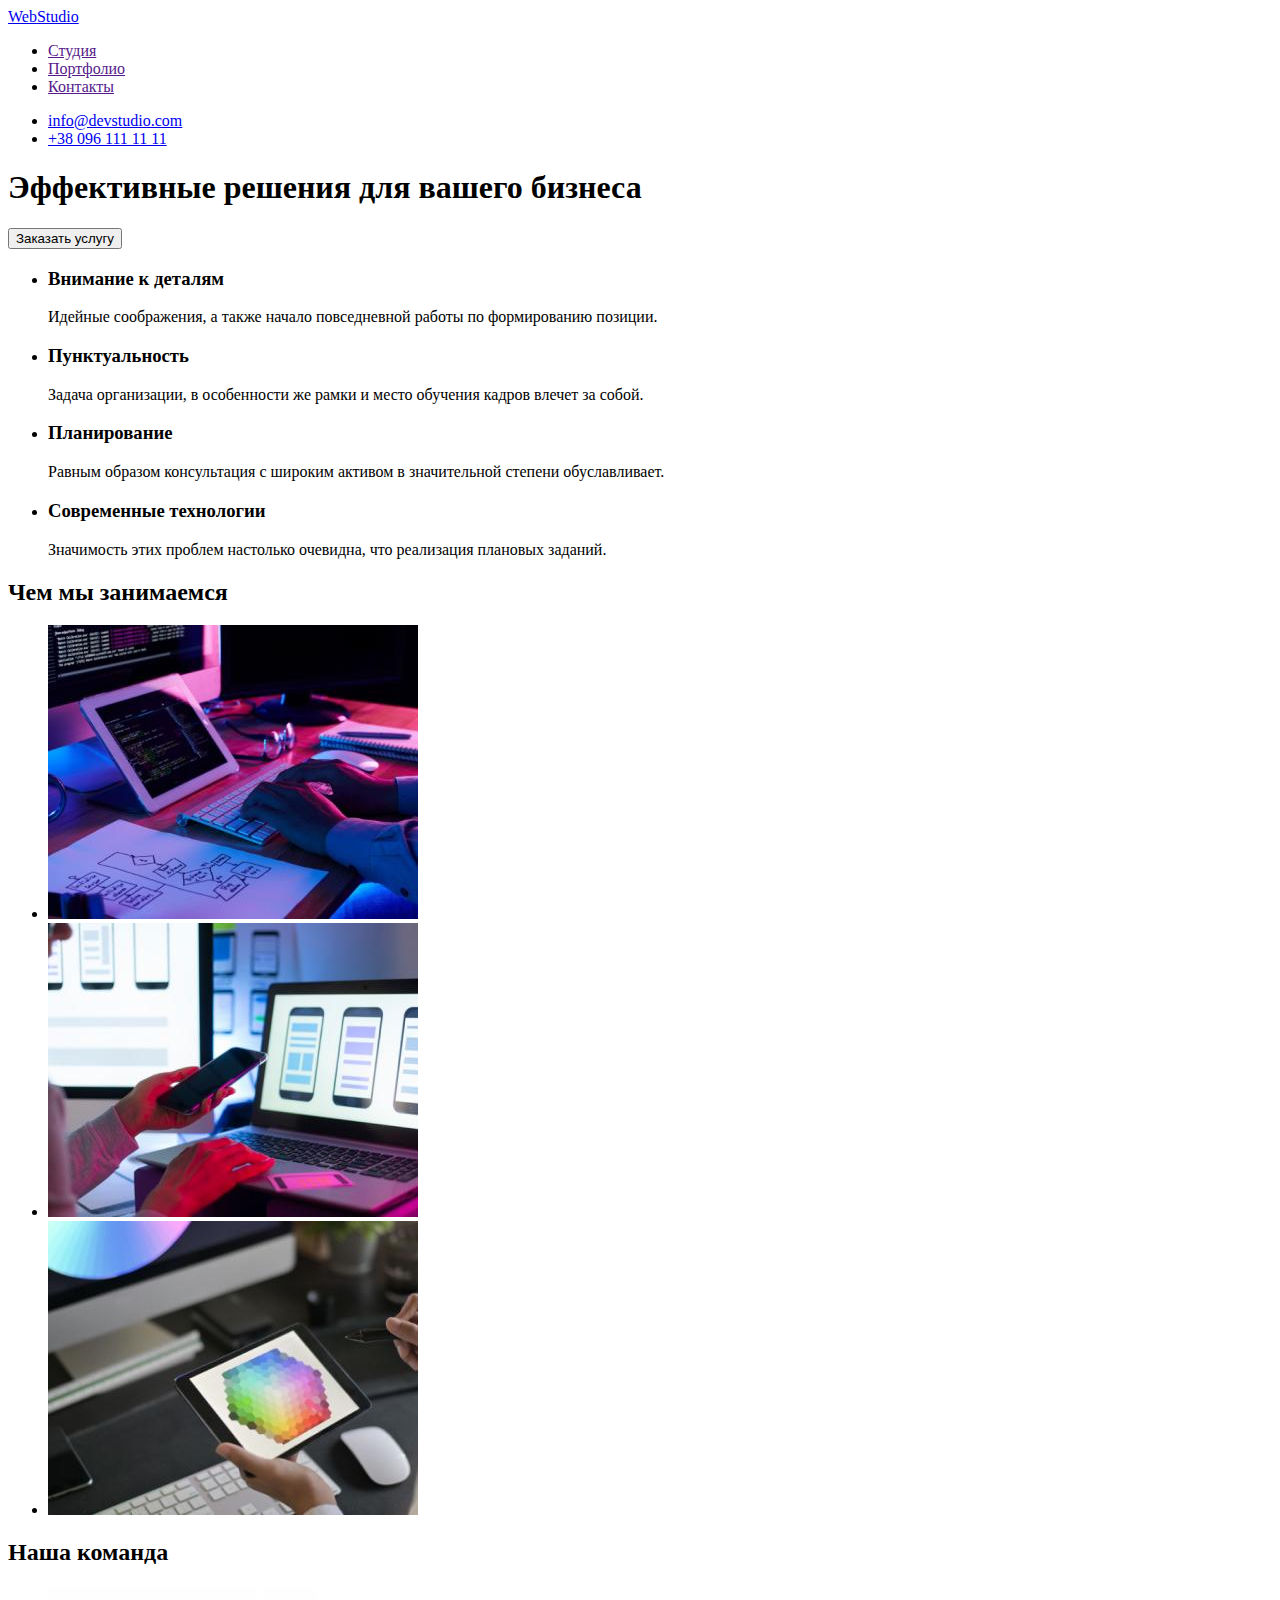
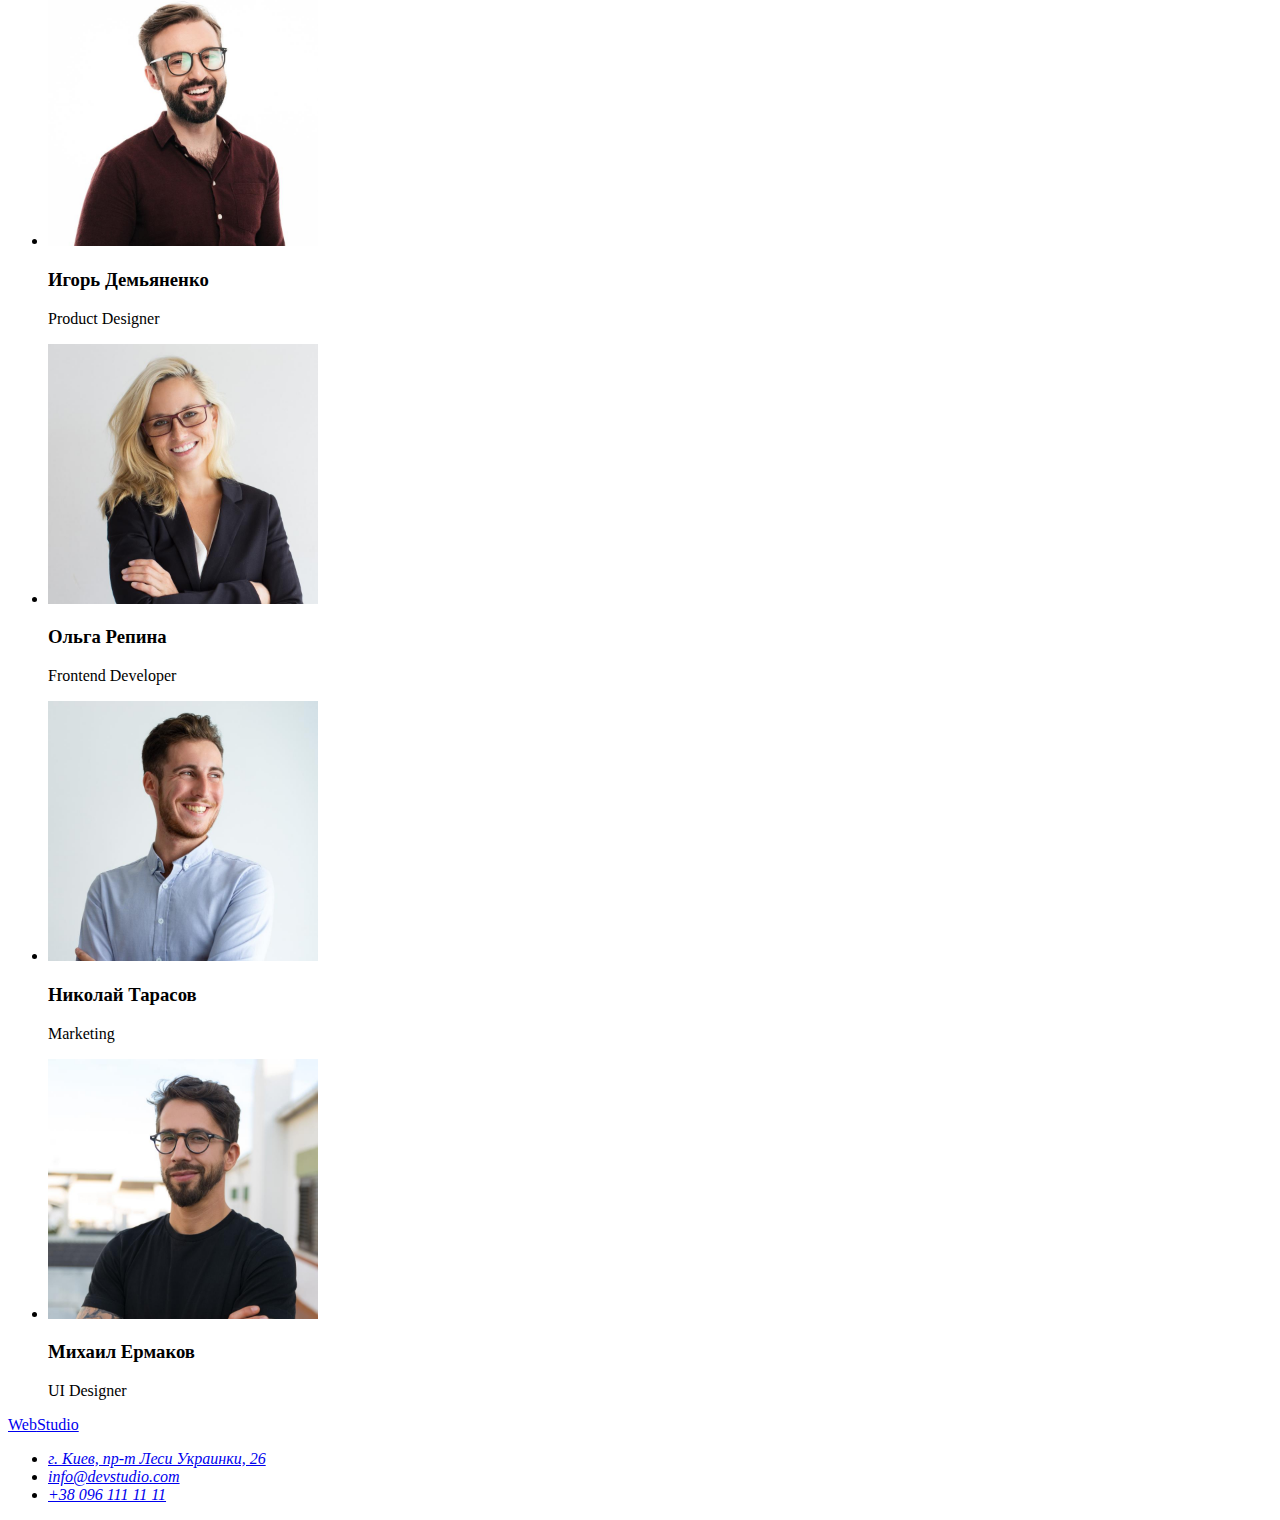
==== index.html @ 4eb67bec "1" ====
<!DOCTYPE html>
<html lang="ru">

<head>
  <meta charset="UTF-8" />
  <meta http-equiv="X-UA-Compatible" content="IE=edge" />
  <meta name="viewport" content="width=device-width, initial-scale=1.0" />
  <link rel="stylesheet" href="./css/styles.css">
  <link rel="preconnect" href="https://fonts.googleapis.com">
  <link rel="preconnect" href="https://fonts.gstatic.com" crossorigin>
  <link href="https://fonts.googleapis.com/css2?family=Montserrat:wght@400;700&display=swap" rel="stylesheet">
  <title>Студія</title>
</head>

<body>
  <!-- header -->
  <header class="header">

    <nav class="nav">
      <a class="home-link" href="./index.html"><span class="web">Web</span>Studio</a>
      <ul class="nav-links">
        <li class="nav-link"><a href="">Студия</a></li>
        <li class="nav-link"><a href="">Портфолио</a></li>
        <li class="nav-link"><a href="">Контакты</a></li>
      </ul>
    </nav>

    <ul class="head-contacts">
      <li class="head-contact"><a href="mailto:info@devstudio.com">info@devstudio.com</a></li>
      <li class="head-contact"><a href="tel:+380961111111">+38 096 111 11 11</a></li>
    </ul>
  </header>

  <!-- main -->
  <main class="main-content">

    <!-- основная секция -->
    <section class="main-section">
      <h1 class="main-title">Эффективные решения для вашего бизнеса</h1>
      <button class="order-button" type="button">Заказать услугу</button>
    </section>

    <!-- секция качества -->
    <section class="qualities-section">
      <h2 hidden class="section-title">Качества</h2>

      <ul class="qualities-list">
        <li class="qualities-list-item">
          <h3 class="qualities-item-head">Внимание к деталям</h3>
          <p class="qualities-item-text">
            Идейные соображения, а также начало повседневной работы по формированию позиции.
          </p>
        </li>
        <li class="qualities-list-item">
          <h3 class="qualities-item-head">Пунктуальность</h3>
          <p class="qualities-item-text">
            Задача организации, в особенности же рамки и место обучения кадров влечет за собой.
          </p>
        </li>
        <li class="qualities-list-item">
          <h3 class="qualities-item-head">Планирование</h3>
          <p class="qualities-item-text">
            Равным образом консультация с широким активом в значительной степени обуславливает.
          </p>
        </li>
        <li class="qualities-list-item">
          <h3 class="qualities-item-head">Современные технологии</h3>
          <p class="qualities-item-text">
            Значимость этих проблем настолько очевидна, что реализация плановых заданий.
          </p>
        </li>
      </ul>
    </section>

    <!-- секция портфолио -->
    <section class="portfolio-section">
      <h2 class="section-title">Чем мы занимаемся</h2>

      <ul class="portfolio-list">
        <li class="portfolio-list-item">
          <img src="./images/img1.jpg" alt="Разработка сайтов" width="370" />
        </li>
        <li class="portfolio-list-item">
          <img src="./images/img2.jpg" alt="Разработка мобильных приложенийц" width="370" />
        </li>
        <li class="portfolio-list-item">
          <img src="./images/img3.jpg" alt="Подбор цветовых решений" width="370" />
        </li>
      </ul>
    </section>

    <!-- секция команда -->
    <section class="team-section">
      <h2 class="section-title">Наша команда</h2>

      <ul class="team-list">
        <li class="team-list-item">
          <img src="./images/team-card1.jpg" alt="Игорь Демьяненко" width="270" />
          <h3 class="team-member">Игорь Демьяненко</h3>
          <p class="member-position" lang="en">Product Designer</p>
        </li>
        <li class="team-list-item">
          <img src="./images/team-card2.jpg" alt="Ольга Репина" width="270" />
          <h3 class="team-member">Ольга Репина</h3>
          <p class="member-position" lang="en">Frontend Developer</p>
        </li>
        <li class="team-list-item">
          <img src="./images/team-card3.jpg" alt="Николай Тарасов" width="270" />
          <h3 class="team-member">Николай Тарасов</h3>
          <p class="member-position" lang="en">Marketing</p>
        </li>
        <li class="team-list-item">
          <img src="./images/team-card4.jpg" alt="Михаил Ермаков" width="270" />
          <h3 class="team-member">Михаил Ермаков</h3>
          <p class="member-position" lang="en">UI Designer</p>
        </li>
      </ul>
    </section>
  </main>

  <!-- футер -->
  <footer class="footer">

    <a class="home-link" href="./index.html"><span class="web">Web</span>Studio</a>

    <address class="addresses">
      <ul class="footer-links">
        <li class="footer-link"><a href="https://goo.gl/maps/eJKqNZtGVkFTJRSV8" target="_blank"
            rel="nofollow noopener noreferrer">г. Киев,
            пр-т Леси Украинки, 26</a></li>
        <li class="footer-link"><a href="mailto:info@devstudio.com">info@devstudio.com</a></li>
        <li class="footer-link"><a href="tel:+380961111111">+38 096 111 11 11</a></li>
      </ul>
    </address>
  </footer>
</body>

</html>
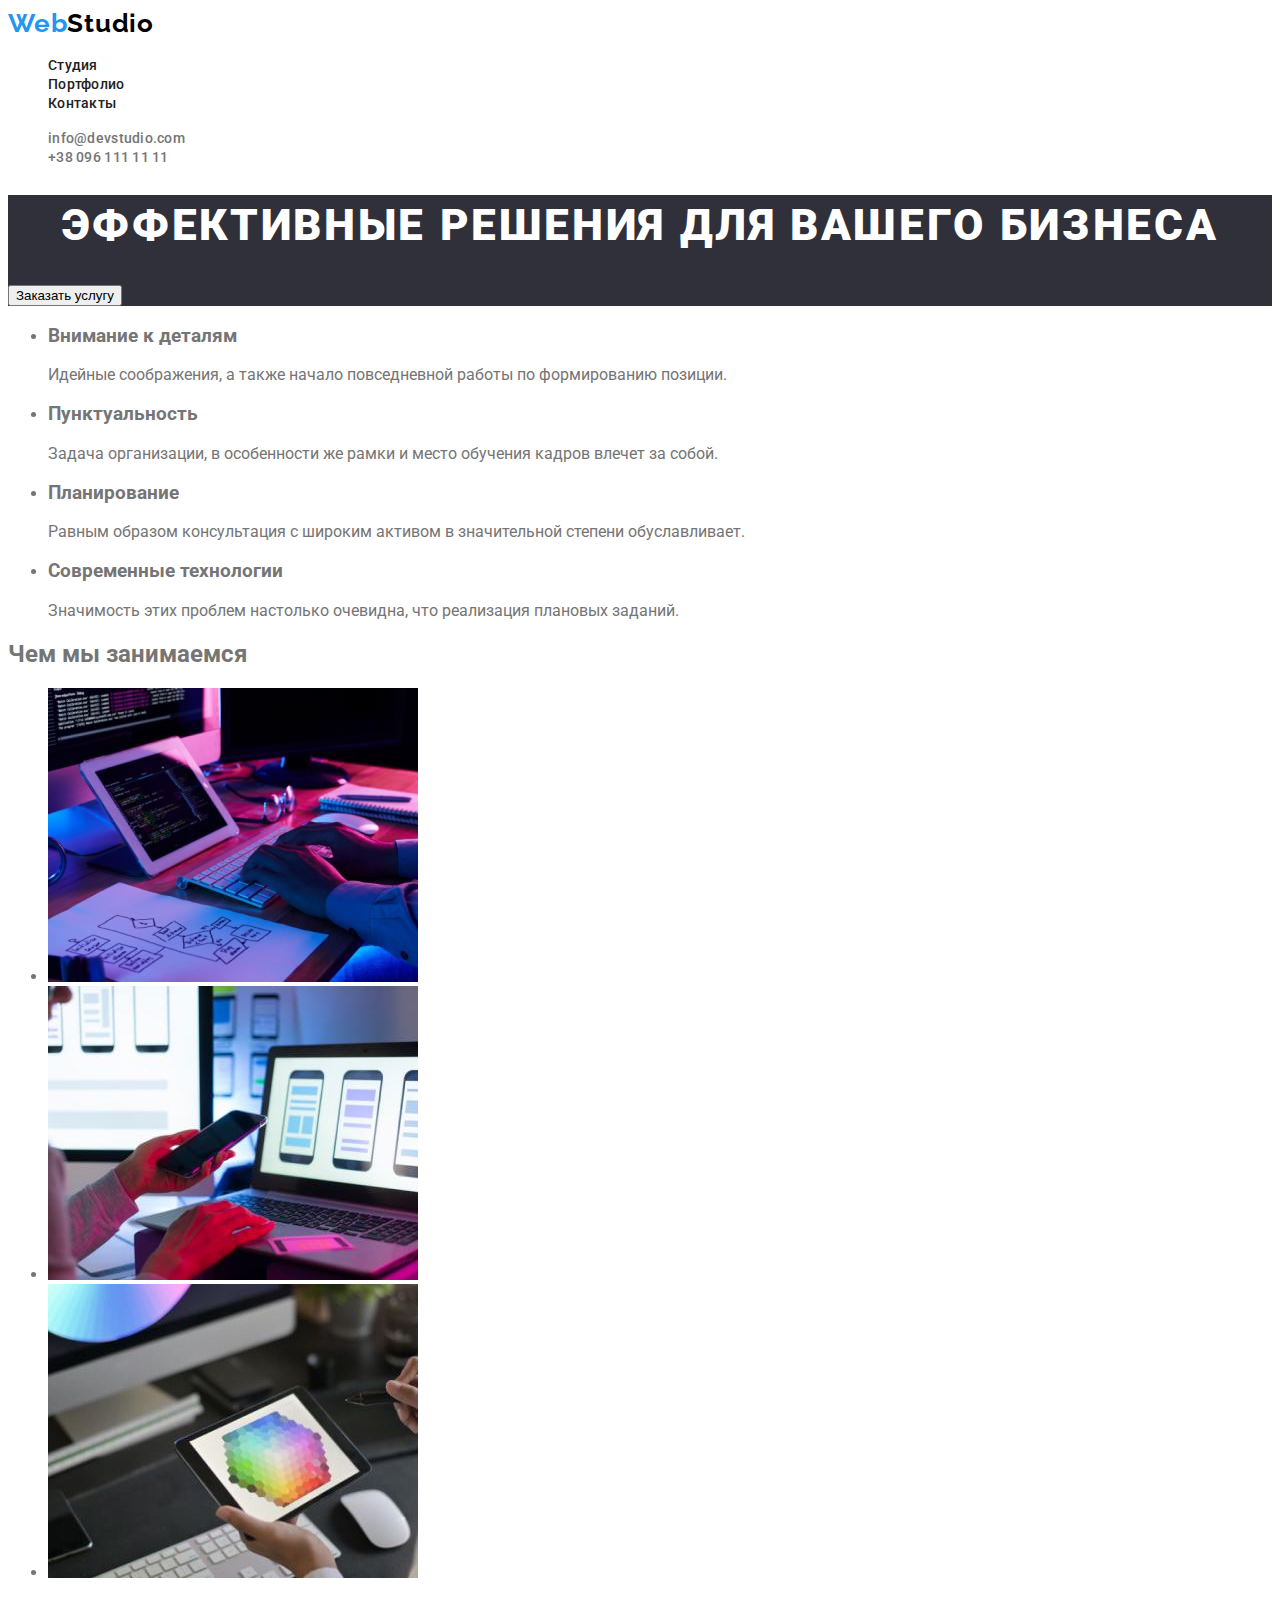
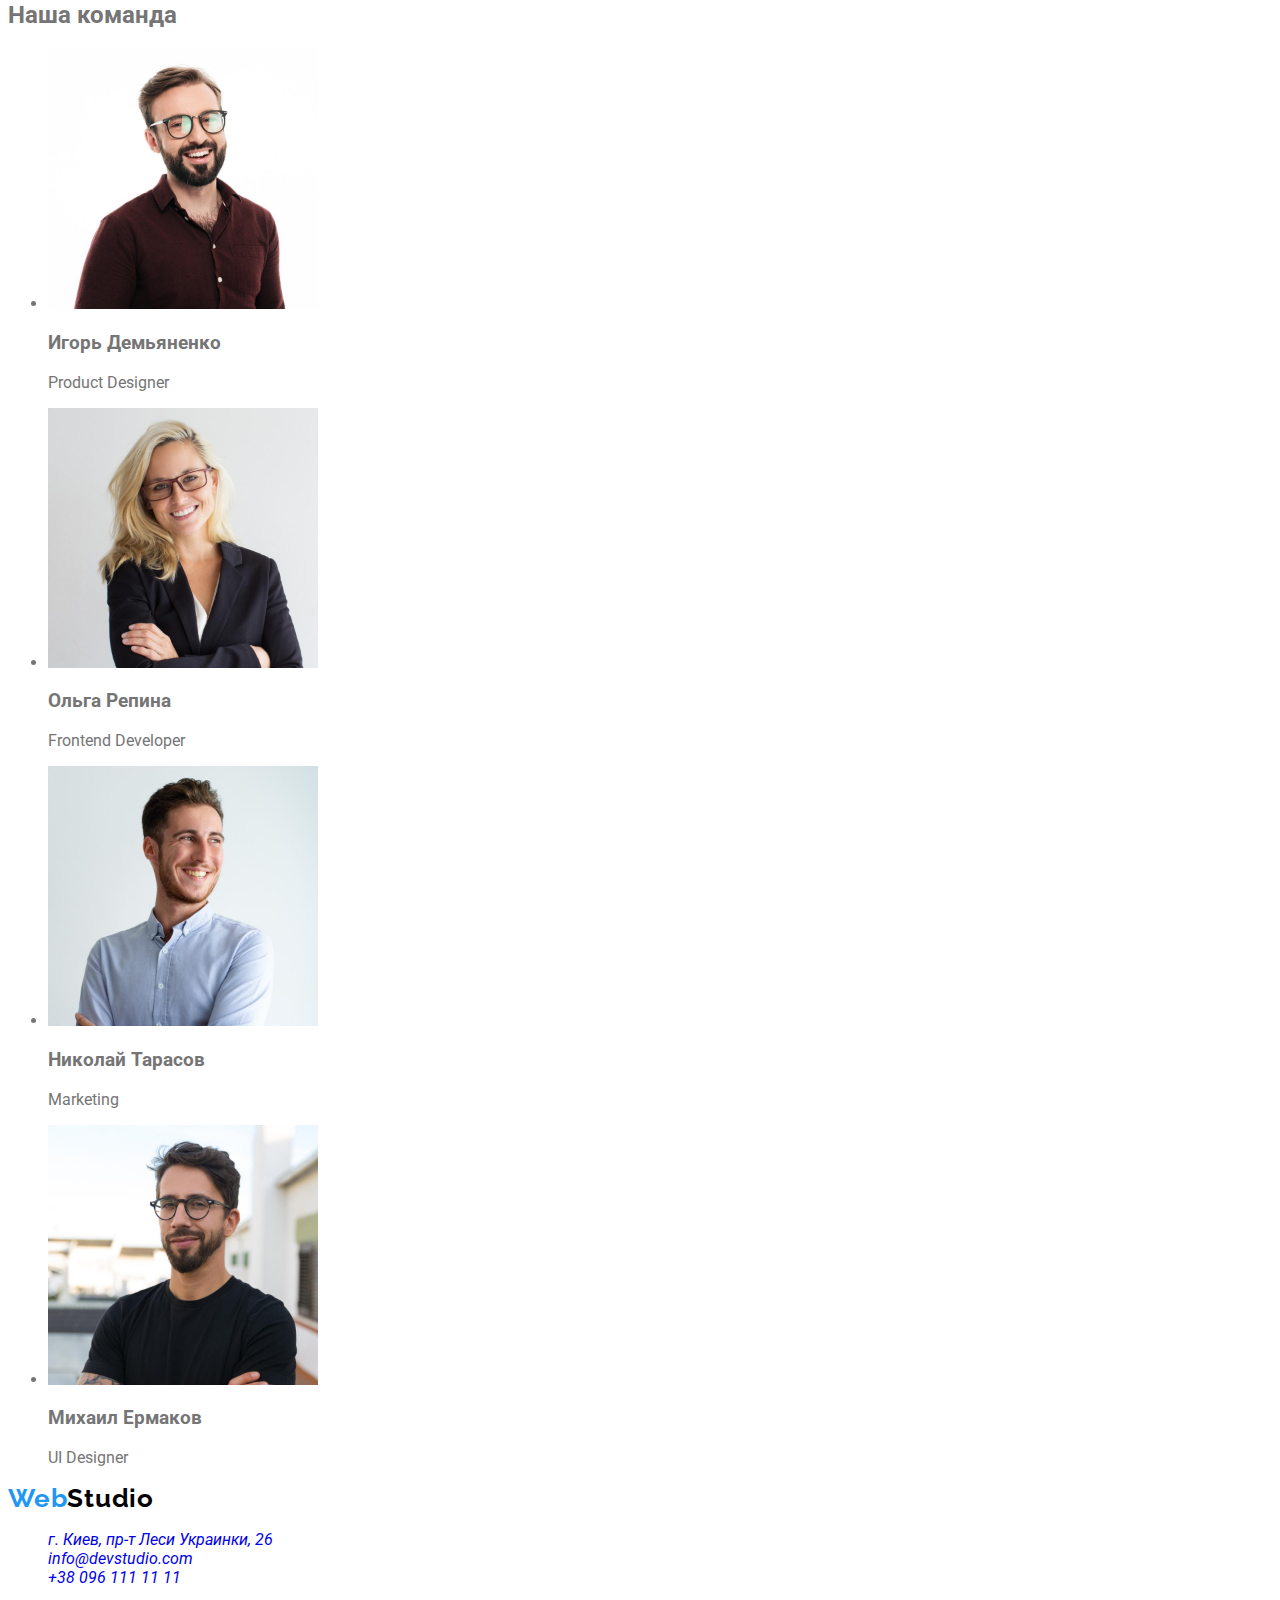
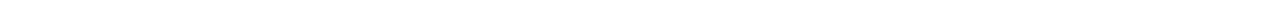
==== commit 7c371ac0: "1" ====
--- a/index.html
+++ b/index.html
@@ -5,11 +5,12 @@
   <meta charset="UTF-8" />
   <meta http-equiv="X-UA-Compatible" content="IE=edge" />
   <meta name="viewport" content="width=device-width, initial-scale=1.0" />
+  <title>Студія</title>
   <link rel="stylesheet" href="./css/styles.css">
   <link rel="preconnect" href="https://fonts.googleapis.com">
   <link rel="preconnect" href="https://fonts.gstatic.com" crossorigin>
-  <link href="https://fonts.googleapis.com/css2?family=Montserrat:wght@400;700&display=swap" rel="stylesheet">
-  <title>Студія</title>
+  <link href="https://fonts.googleapis.com/css2?family=Raleway:wght@700&family=Roboto:wght@400;500;700;900&display=swap"
+    rel="stylesheet">
 </head>
 
 <body>
@@ -17,17 +18,17 @@
   <header class="header">
 
     <nav class="nav">
-      <a class="home-link" href="./index.html"><span class="web">Web</span>Studio</a>
-      <ul class="nav-links">
-        <li class="nav-link"><a href="">Студия</a></li>
-        <li class="nav-link"><a href="">Портфолио</a></li>
-        <li class="nav-link"><a href="">Контакты</a></li>
+      <a class="logo link" href="./index.html"><span class="web">Web</span>Studio</a>
+      <ul class="site-nav list">
+        <li><a  class="link" href="./index.html">Студия</a></li>
+        <li><a  class="link" href="./portfolio.html">Портфолио</a></li>
+        <li><a  class="link" href="">Контакты</a></li>
       </ul>
     </nav>
 
-    <ul class="head-contacts">
-      <li class="head-contact"><a href="mailto:info@devstudio.com">info@devstudio.com</a></li>
-      <li class="head-contact"><a href="tel:+380961111111">+38 096 111 11 11</a></li>
+    <ul class="contacts list">
+      <li><a  class="link" href="mailto:info@devstudio.com">info@devstudio.com</a></li>
+      <li><a  class="link" href="tel:+380961111111">+38 096 111 11 11</a></li>
     </ul>
   </header>
 
@@ -35,13 +36,13 @@
   <main class="main-content">
 
     <!-- основная секция -->
-    <section class="main-section">
-      <h1 class="main-title">Эффективные решения для вашего бизнеса</h1>
+    <section class="hero">
+      <h1 class="hero-title">Эффективные решения для вашего бизнеса</h1>
       <button class="order-button" type="button">Заказать услугу</button>
     </section>
 
     <!-- секция качества -->
-    <section class="qualities-section">
+    <section class="qualities">
       <h2 hidden class="section-title">Качества</h2>
 
       <ul class="qualities-list">
@@ -121,15 +122,15 @@
   <!-- футер -->
   <footer class="footer">
 
-    <a class="home-link" href="./index.html"><span class="web">Web</span>Studio</a>
+    <a class="logo link" href="./index.html"><span class="web">Web</span>Studio</a>
 
     <address class="addresses">
-      <ul class="footer-links">
-        <li class="footer-link"><a href="https://goo.gl/maps/eJKqNZtGVkFTJRSV8" target="_blank"
+      <ul class="addresses list">
+        <li><a class="link" href="https://goo.gl/maps/eJKqNZtGVkFTJRSV8" target="_blank"
             rel="nofollow noopener noreferrer">г. Киев,
             пр-т Леси Украинки, 26</a></li>
-        <li class="footer-link"><a href="mailto:info@devstudio.com">info@devstudio.com</a></li>
-        <li class="footer-link"><a href="tel:+380961111111">+38 096 111 11 11</a></li>
+        <li><a class="link" href="mailto:info@devstudio.com">info@devstudio.com</a></li>
+        <li><a class="link" href="tel:+380961111111">+38 096 111 11 11</a></li>
       </ul>
     </address>
   </footer>
--- a/css/styles.css
+++ b/css/styles.css
@@ -0,0 +1,86 @@
+:root {
+  --accent-color: #2196f3;
+
+  --logo-color: #000000;
+
+  --title-text-color: #212121;
+  --main-text-color: #757575;
+  --secondary-text-color: #ffffff;
+
+  --main-bg-color: #ffffff;
+  --second-bg-color: #2f303a;
+  --third-bg-color: #f5f4fa;
+}
+
+body {
+  color: var(--main-text-color);
+  background-color: var(--main-bg-color);
+  font-family: 'Roboto', sans-serif;
+}
+
+.link {
+  text-decoration: none;
+}
+
+.logo {
+  color: var(--logo-color);
+
+  font-family: 'Raleway';
+  font-style: normal;
+  font-weight: 700;
+  font-size: 26px;
+  line-height: 31px;
+  /* identical to box height */
+
+  letter-spacing: 0.03em;
+}
+
+.web {
+  color: var(--accent-color);
+}
+
+.list {
+  list-style: none;
+}
+
+/* Header */
+.site-nav .link,
+.contacts .link {
+  font-style: normal;
+  font-weight: 500;
+  font-size: 14px;
+  line-height: 16px;
+  letter-spacing: 0.02em;
+}
+
+.site-nav .link {
+  color: var(--title-text-color);
+}
+
+.contacts .link {
+  color: var(--main-text-color);
+}
+
+.site-nav .link:hover,
+.site-nav .link:focus,
+.contacts .link:hover,
+.contacts .link:focus {
+  color: var(--accent-color);
+}
+
+/* Hero */
+.hero {
+  background-color: var(--second-bg-color);
+}
+
+.hero-title {
+  color: var(--secondary-text-color);
+
+  font-style: normal;
+  font-weight: 900;
+  font-size: 44px;
+  line-height: 60px;
+  text-align: center;
+  letter-spacing: 0.06em;
+  text-transform: uppercase;
+}
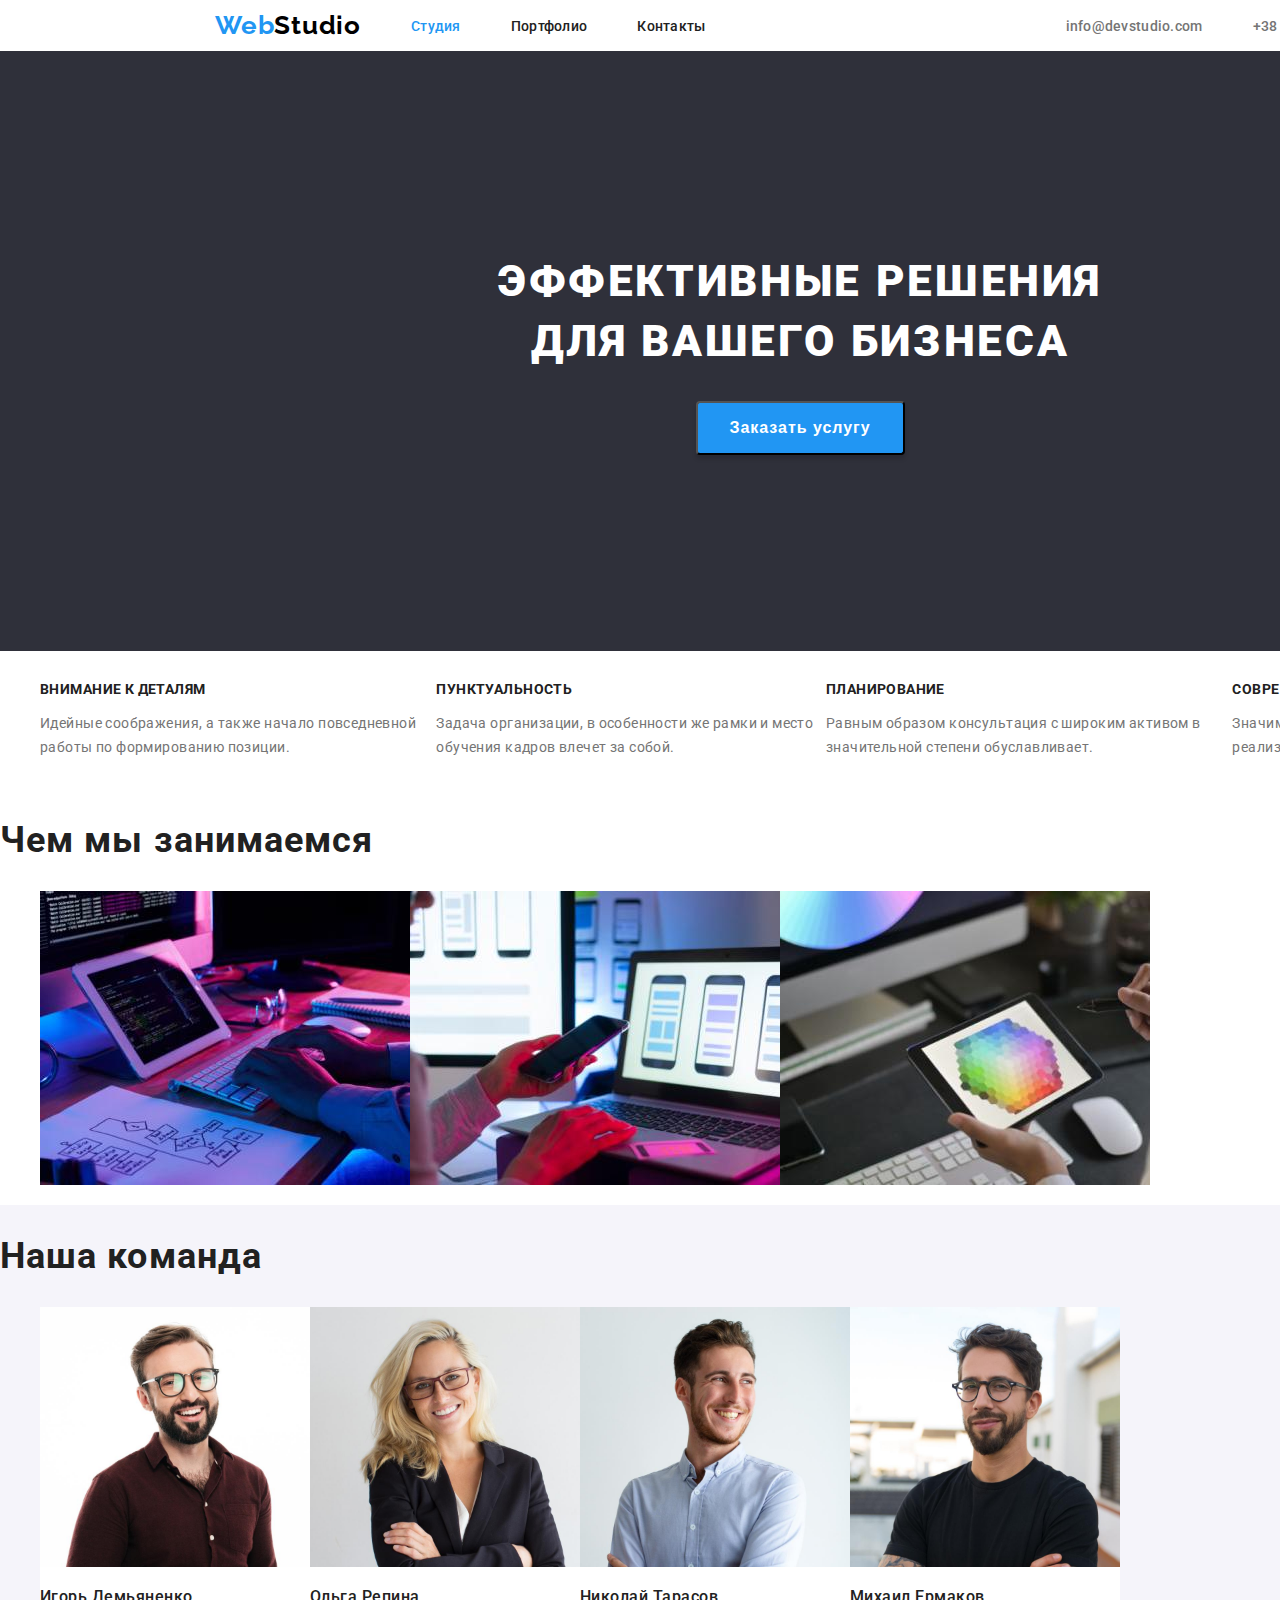
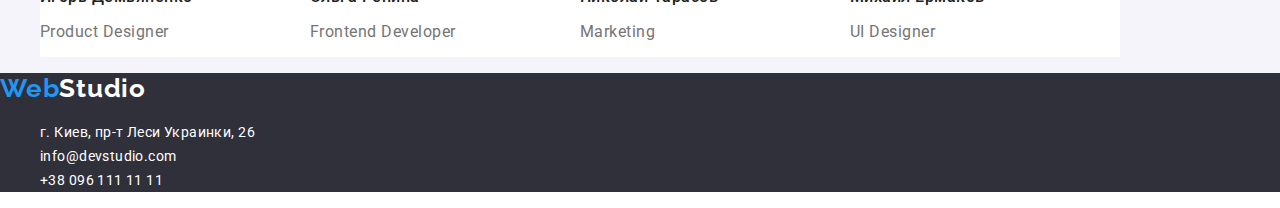
==== commit 81912071: "1.1" ====
--- a/index.html
+++ b/index.html
@@ -15,20 +15,20 @@
 
 <body>
   <!-- header -->
+
   <header class="header">
-
     <nav class="nav">
       <a class="logo link" href="./index.html"><span class="web">Web</span>Studio</a>
       <ul class="site-nav list">
-        <li><a  class="link" href="./index.html">Студия</a></li>
-        <li><a  class="link" href="./portfolio.html">Портфолио</a></li>
-        <li><a  class="link" href="">Контакты</a></li>
+        <li><a class="link current" href="./index.html">Студия</a></li>
+        <li><a class="link" href="./portfolio.html">Портфолио</a></li>
+        <li><a class="link" href="">Контакты</a></li>
       </ul>
     </nav>
 
     <ul class="contacts list">
-      <li><a  class="link" href="mailto:info@devstudio.com">info@devstudio.com</a></li>
-      <li><a  class="link" href="tel:+380961111111">+38 096 111 11 11</a></li>
+      <li><a class="link" href="mailto:info@devstudio.com">info@devstudio.com</a></li>
+      <li><a class="link" href="tel:+380961111111">+38 096 111 11 11</a></li>
     </ul>
   </header>
 
@@ -42,31 +42,31 @@
     </section>
 
     <!-- секция качества -->
-    <section class="qualities">
+    <section class="qualities-section">
       <h2 hidden class="section-title">Качества</h2>
 
-      <ul class="qualities-list">
-        <li class="qualities-list-item">
-          <h3 class="qualities-item-head">Внимание к деталям</h3>
-          <p class="qualities-item-text">
+      <ul class="qualities list">
+        <li class="quality">
+          <h3 class="quality-title">Внимание к деталям</h3>
+          <p class="quality-text">
             Идейные соображения, а также начало повседневной работы по формированию позиции.
           </p>
         </li>
-        <li class="qualities-list-item">
-          <h3 class="qualities-item-head">Пунктуальность</h3>
-          <p class="qualities-item-text">
+        <li class="quality">
+          <h3 class="quality-title">Пунктуальность</h3>
+          <p class="quality-text">
             Задача организации, в особенности же рамки и место обучения кадров влечет за собой.
           </p>
         </li>
-        <li class="qualities-list-item">
-          <h3 class="qualities-item-head">Планирование</h3>
-          <p class="qualities-item-text">
+        <li class="quality">
+          <h3 class="quality-title">Планирование</h3>
+          <p class="quality-text">
             Равным образом консультация с широким активом в значительной степени обуславливает.
           </p>
         </li>
-        <li class="qualities-list-item">
-          <h3 class="qualities-item-head">Современные технологии</h3>
-          <p class="qualities-item-text">
+        <li class="quality">
+          <h3 class="quality-title">Современные технологии</h3>
+          <p class="quality-text">
             Значимость этих проблем настолько очевидна, что реализация плановых заданий.
           </p>
         </li>
@@ -77,14 +77,14 @@
     <section class="portfolio-section">
       <h2 class="section-title">Чем мы занимаемся</h2>
 
-      <ul class="portfolio-list">
-        <li class="portfolio-list-item">
+      <ul class="portfolios list">
+        <li class="portfolio">
           <img src="./images/img1.jpg" alt="Разработка сайтов" width="370" />
         </li>
-        <li class="portfolio-list-item">
+        <li class="portfolio">
           <img src="./images/img2.jpg" alt="Разработка мобильных приложенийц" width="370" />
         </li>
-        <li class="portfolio-list-item">
+        <li class="portfolio">
           <img src="./images/img3.jpg" alt="Подбор цветовых решений" width="370" />
         </li>
       </ul>
@@ -94,26 +94,26 @@
     <section class="team-section">
       <h2 class="section-title">Наша команда</h2>
 
-      <ul class="team-list">
-        <li class="team-list-item">
+      <ul class="team list">
+        <li class="team-memeber">
           <img src="./images/team-card1.jpg" alt="Игорь Демьяненко" width="270" />
-          <h3 class="team-member">Игорь Демьяненко</h3>
-          <p class="member-position" lang="en">Product Designer</p>
+          <h3 class="team-memeber-title">Игорь Демьяненко</h3>
+          <p class="team-memeber-position" lang="en">Product Designer</p>
         </li>
-        <li class="team-list-item">
+        <li class="team-memeber">
           <img src="./images/team-card2.jpg" alt="Ольга Репина" width="270" />
-          <h3 class="team-member">Ольга Репина</h3>
-          <p class="member-position" lang="en">Frontend Developer</p>
+          <h3 class="team-memeber-title">Ольга Репина</h3>
+          <p class="team-memeber-position" lang="en">Frontend Developer</p>
         </li>
-        <li class="team-list-item">
+        <li class="team-memeber">
           <img src="./images/team-card3.jpg" alt="Николай Тарасов" width="270" />
-          <h3 class="team-member">Николай Тарасов</h3>
-          <p class="member-position" lang="en">Marketing</p>
+          <h3 class="team-memeber-title">Николай Тарасов</h3>
+          <p class="team-memeber-position" lang="en">Marketing</p>
         </li>
-        <li class="team-list-item">
+        <li class="team-memeber">
           <img src="./images/team-card4.jpg" alt="Михаил Ермаков" width="270" />
-          <h3 class="team-member">Михаил Ермаков</h3>
-          <p class="member-position" lang="en">UI Designer</p>
+          <h3 class="team-memeber-title">Михаил Ермаков</h3>
+          <p class="team-memeber-position" lang="en">UI Designer</p>
         </li>
       </ul>
     </section>
@@ -124,7 +124,7 @@
 
     <a class="logo link" href="./index.html"><span class="web">Web</span>Studio</a>
 
-    <address class="addresses">
+    <address class="addr">
       <ul class="addresses list">
         <li><a class="link" href="https://goo.gl/maps/eJKqNZtGVkFTJRSV8" target="_blank"
             rel="nofollow noopener noreferrer">г. Киев,
--- a/css/styles.css
+++ b/css/styles.css
@@ -10,12 +10,17 @@
   --main-bg-color: #ffffff;
   --second-bg-color: #2f303a;
   --third-bg-color: #f5f4fa;
+  --cards-bg-color: #eeeeee;
 }
 
 body {
   color: var(--main-text-color);
   background-color: var(--main-bg-color);
   font-family: 'Roboto', sans-serif;
+  width: 1600px;
+
+  margin: 0 auto;
+  padding: 0 auto;
 }
 
 .link {
@@ -30,7 +35,6 @@
   font-weight: 700;
   font-size: 26px;
   line-height: 31px;
-  /* identical to box height */
 
   letter-spacing: 0.03em;
 }
@@ -43,7 +47,45 @@
   list-style: none;
 }
 
+.section-title {
+  color: var(--title-text-color);
+  font-style: normal;
+  font-weight: 700;
+  font-size: 36px;
+  line-height: 42px;
+  letter-spacing: 0.03em;
+}
+
 /* Header */
+.header,
+.nav,
+.site-nav,
+.contacts {
+  display: flex;
+}
+.nav {
+  margin-right: 270px;
+}
+
+.nav .logo {
+  margin: auto 90px auto 215px;
+}
+
+.nav .link,
+.contacts .link {
+  margin-right: 50px;
+}
+
+.nav .contacts {
+  margin-right: 215px;
+  margin-block-end: 215px;
+}
+
+.site-nav {
+  padding-left: 0%;
+}
+
+
 .site-nav .link,
 .contacts .link {
   font-style: normal;
@@ -55,6 +97,10 @@
 
 .site-nav .link {
   color: var(--title-text-color);
+}
+
+.link.current {
+  color: var(--accent-color);
 }
 
 .contacts .link {
@@ -68,9 +114,24 @@
   color: var(--accent-color);
 }
 
+/* main */
+.main-content {
+  display: flex;
+  flex-direction: column;
+}
+
 /* Hero */
 .hero {
   background-color: var(--second-bg-color);
+  height: 600px;
+}
+
+.hero-title {
+  margin: 200px 450px 30px 450px;
+}
+
+.order-button {
+  margin: auto;
 }
 
 .hero-title {
@@ -80,7 +141,170 @@
   font-weight: 900;
   font-size: 44px;
   line-height: 60px;
+  letter-spacing: 0.06em;
+  text-transform: uppercase;
+  text-align: center;
+}
+
+.order-button {
+  background-color: var(--accent-color);
+  color: var(--secondary-text-color);
+
+  font-style: normal;
+  font-weight: 700;
+  font-size: 16px;
+  line-height: 30px;
+
+  display: flex;
+  align-items: center;
   text-align: center;
   letter-spacing: 0.06em;
+
+  box-shadow: 0px 4px 4px rgba(0, 0, 0, 0.15);
+  border-radius: 4px;
+
+  padding: 10px 32px;
+}
+
+/* qualities */
+.qualities {
+  display: flex;
+}
+
+.quality-title {
+  color: var(--title-text-color);
+  font-style: normal;
+  font-weight: 700;
+  font-size: 14px;
+  line-height: 16px;
+  letter-spacing: 0.03em;
   text-transform: uppercase;
 }
+
+.quality-text {
+  font-style: normal;
+  font-weight: 400;
+  font-size: 14px;
+  line-height: 24px;
+  letter-spacing: 0.03em;
+}
+
+/* portfolio */
+.portfolios {
+  display: flex;
+}
+
+/* team */
+.team-section {
+  background-color: var(--third-bg-color);
+}
+
+.team {
+  display: flex;
+}
+
+.team-memeber {
+  background-color: var(--main-bg-color);
+}
+
+.team-memeber-title {
+  color: var(--title-text-color);
+
+  font-style: normal;
+  font-weight: 500;
+  font-size: 16px;
+  line-height: 19px;
+
+  letter-spacing: 0.03em;
+}
+
+.team-memeber-position {
+  font-style: normal;
+  font-weight: 400;
+  font-size: 16px;
+  line-height: 19px;
+
+  letter-spacing: 0.03em;
+}
+
+/* footer */
+.footer {
+  background-color: var(--second-bg-color);
+}
+
+.footer .link {
+  color: var(--secondary-text-color);
+}
+
+.addresses .link {
+  font-style: normal;
+  font-weight: 400;
+  font-size: 14px;
+  line-height: 24px;
+
+  letter-spacing: 0.03em;
+}
+
+/* portfolio page*/
+
+/* filters */
+.filters {
+  display: flex;
+}
+
+.filter-button {
+  background-color: var(--third-bg-color);
+  border-style: none;
+  border-radius: 4px;
+
+  font-style: normal;
+  font-weight: 500;
+  font-size: 16px;
+  line-height: 26px;
+  text-align: center;
+  letter-spacing: 0.03em;
+
+  padding: 6px 22px;
+}
+
+.filter-button:hover,
+.filter-button:focus {
+  background-color: var(--accent-color);
+  color: var(--secondary-text-color);
+  cursor: pointer;
+}
+
+/* works */
+.works {
+  display: flex;
+  flex-wrap: wrap;
+}
+
+.work {
+  margin-right: 30px;
+  margin-bottom: 30px;
+}
+
+.work-title {
+  color: var(--title-text-color);
+
+  font-style: normal;
+  font-weight: 700;
+  font-size: 18px;
+  line-height: 36px;
+
+  letter-spacing: 0.06em;
+}
+
+.work-text {
+  font-style: normal;
+  font-weight: 400;
+  font-size: 16px;
+  line-height: 30px;
+
+  letter-spacing: 0.03em;
+}
+
+.work {
+  border: 1px solid #eeeeee;
+}
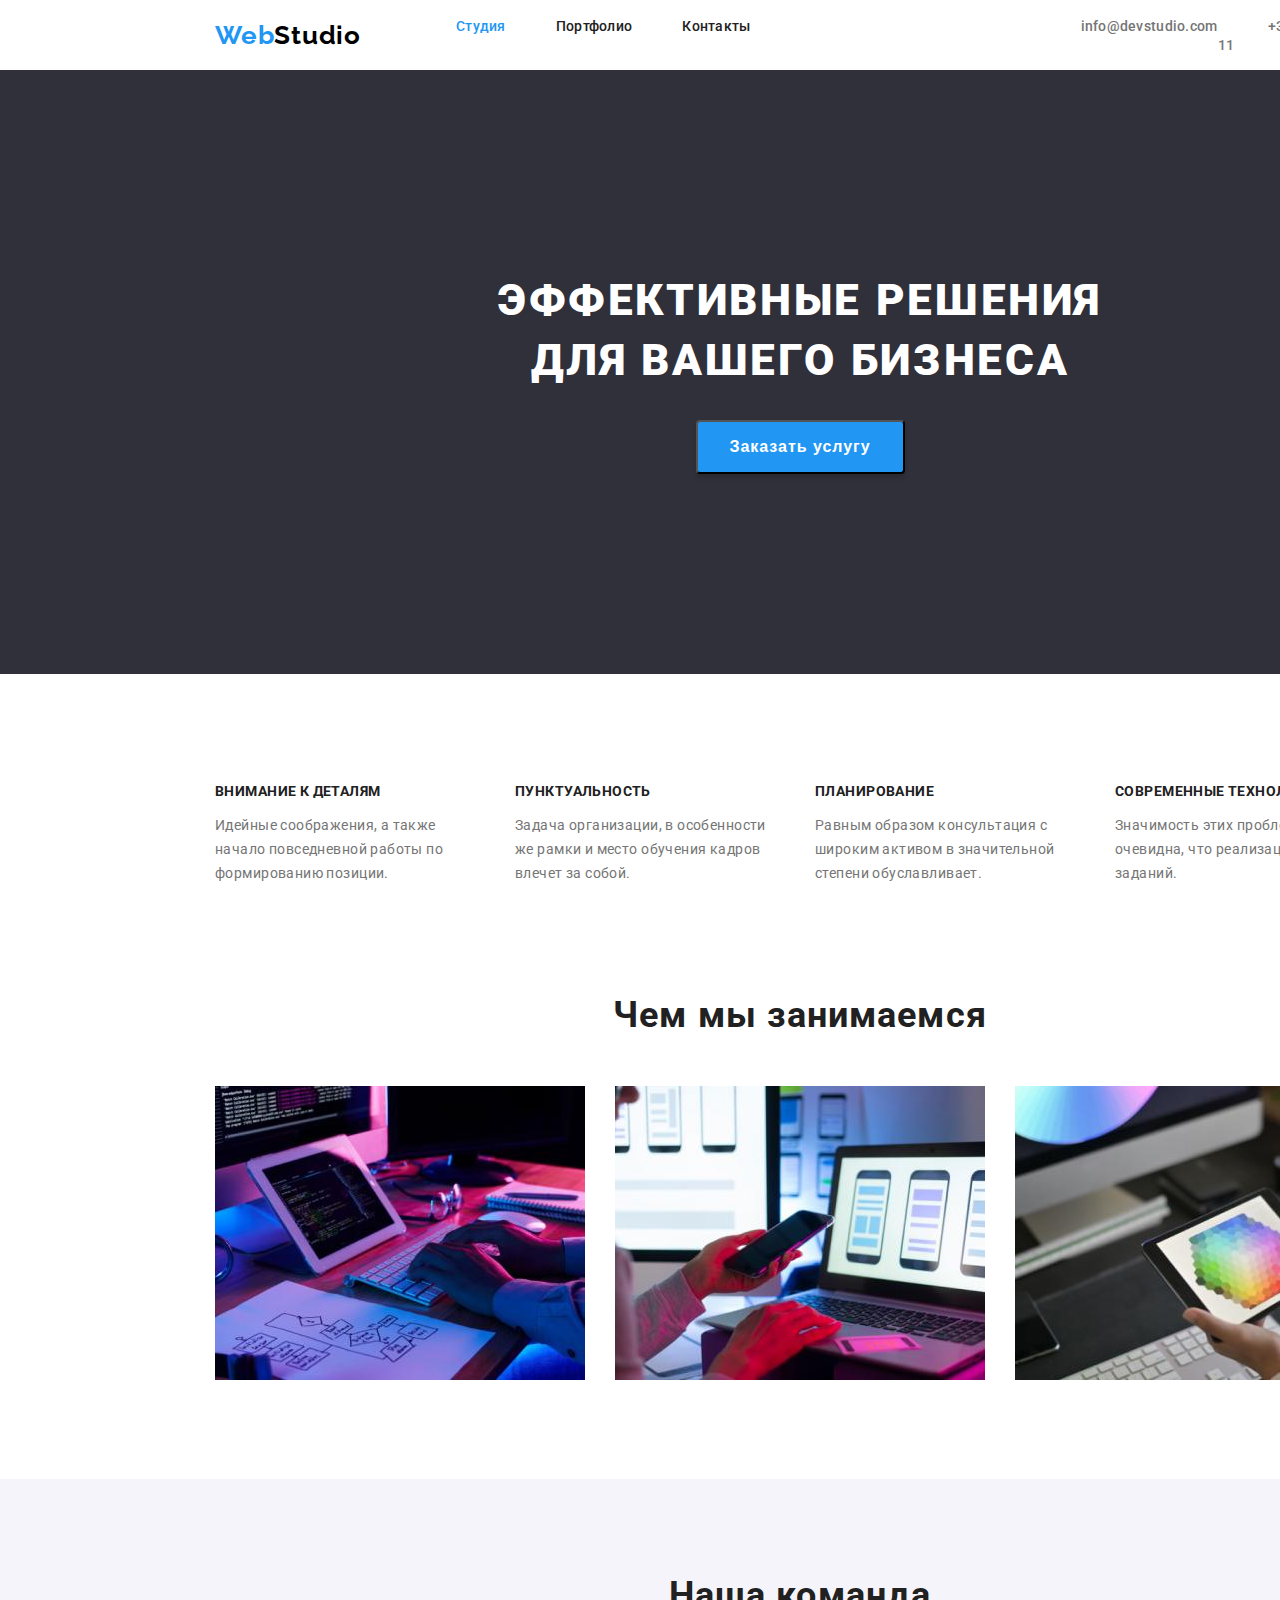
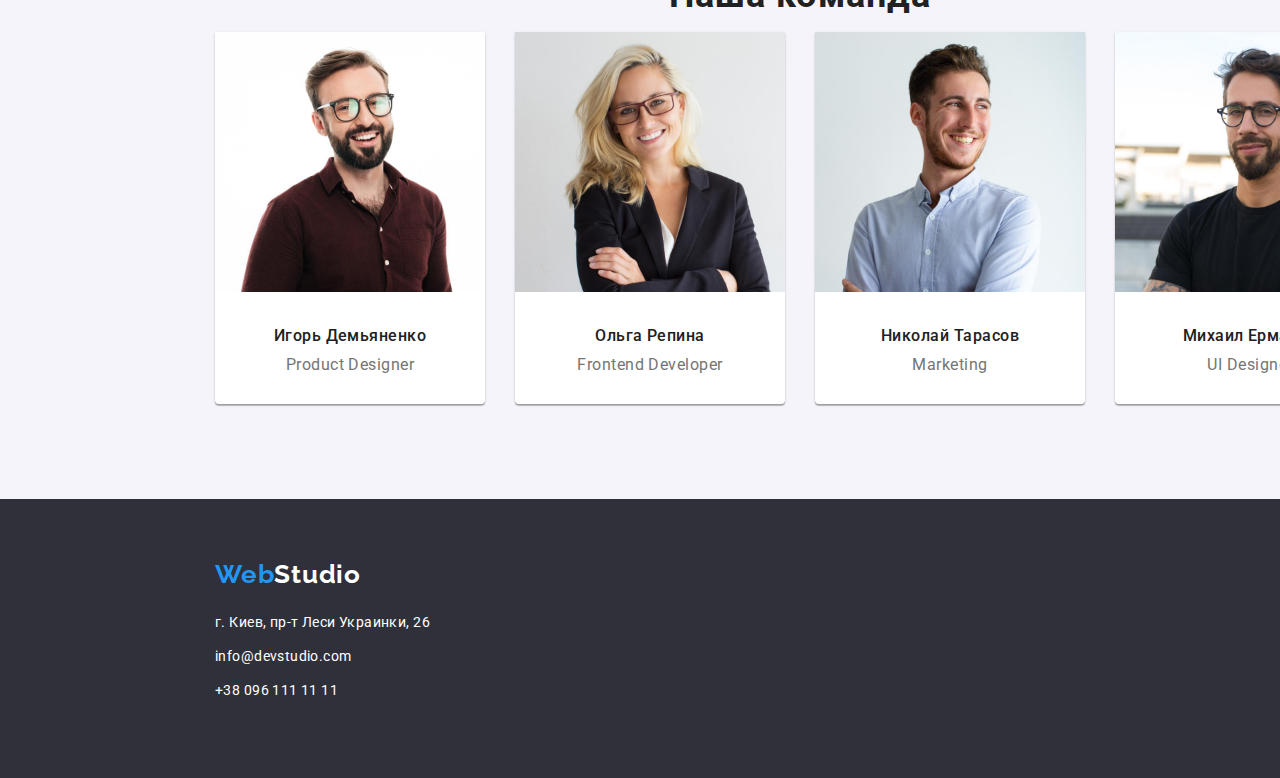
==== commit af14da0f: "1.2" ====
--- a/index.html
+++ b/index.html
@@ -20,9 +20,9 @@
     <nav class="nav">
       <a class="logo link" href="./index.html"><span class="web">Web</span>Studio</a>
       <ul class="site-nav list">
-        <li><a class="link current" href="./index.html">Студия</a></li>
-        <li><a class="link" href="./portfolio.html">Портфолио</a></li>
-        <li><a class="link" href="">Контакты</a></li>
+        <li><a class="page link current" href="./index.html">Студия</a></li>
+        <li><a class="page link" href="./portfolio.html">Портфолио</a></li>
+        <li><a class="page link" href="">Контакты</a></li>
       </ul>
     </nav>
 
@@ -95,25 +95,25 @@
       <h2 class="section-title">Наша команда</h2>
 
       <ul class="team list">
-        <li class="team-memeber">
+        <li class="team-member">
           <img src="./images/team-card1.jpg" alt="Игорь Демьяненко" width="270" />
-          <h3 class="team-memeber-title">Игорь Демьяненко</h3>
-          <p class="team-memeber-position" lang="en">Product Designer</p>
+          <h3 class="team-member-title">Игорь Демьяненко</h3>
+          <p class="team-member-position" lang="en">Product Designer</p>
         </li>
-        <li class="team-memeber">
+        <li class="team-member">
           <img src="./images/team-card2.jpg" alt="Ольга Репина" width="270" />
-          <h3 class="team-memeber-title">Ольга Репина</h3>
-          <p class="team-memeber-position" lang="en">Frontend Developer</p>
+          <h3 class="team-member-title">Ольга Репина</h3>
+          <p class="team-member-position" lang="en">Frontend Developer</p>
         </li>
-        <li class="team-memeber">
+        <li class="team-member">
           <img src="./images/team-card3.jpg" alt="Николай Тарасов" width="270" />
-          <h3 class="team-memeber-title">Николай Тарасов</h3>
-          <p class="team-memeber-position" lang="en">Marketing</p>
+          <h3 class="team-member-title">Николай Тарасов</h3>
+          <p class="team-member-position" lang="en">Marketing</p>
         </li>
-        <li class="team-memeber">
+        <li class="team-member">
           <img src="./images/team-card4.jpg" alt="Михаил Ермаков" width="270" />
-          <h3 class="team-memeber-title">Михаил Ермаков</h3>
-          <p class="team-memeber-position" lang="en">UI Designer</p>
+          <h3 class="team-member-title">Михаил Ермаков</h3>
+          <p class="team-member-position" lang="en">UI Designer</p>
         </li>
       </ul>
     </section>
@@ -126,11 +126,11 @@
 
     <address class="addr">
       <ul class="addresses list">
-        <li><a class="link" href="https://goo.gl/maps/eJKqNZtGVkFTJRSV8" target="_blank"
+        <li class="address"><a class="link" href="https://goo.gl/maps/eJKqNZtGVkFTJRSV8" target="_blank"
             rel="nofollow noopener noreferrer">г. Киев,
             пр-т Леси Украинки, 26</a></li>
-        <li><a class="link" href="mailto:info@devstudio.com">info@devstudio.com</a></li>
-        <li><a class="link" href="tel:+380961111111">+38 096 111 11 11</a></li>
+        <li class="address"><a class="link" href="mailto:info@devstudio.com">info@devstudio.com</a></li>
+        <li class="address"><a class="link" href="tel:+380961111111">+38 096 111 11 11</a></li>
       </ul>
     </address>
   </footer>
--- a/css/styles.css
+++ b/css/styles.css
@@ -30,8 +30,7 @@
 .logo {
   color: var(--logo-color);
 
-  font-family: 'Raleway';
-  font-style: normal;
+  font-family: 'Raleway', sans-serif;
   font-weight: 700;
   font-size: 26px;
   line-height: 31px;
@@ -45,6 +44,7 @@
 
 .list {
   list-style: none;
+  padding-left: 0px;
 }
 
 .section-title {
@@ -54,6 +54,10 @@
   font-size: 36px;
   line-height: 42px;
   letter-spacing: 0.03em;
+  text-align: center;
+
+  margin-top: 95px;
+  margin-bottom: 0px;
 }
 
 /* Header */
@@ -63,32 +67,28 @@
 .contacts {
   display: flex;
 }
+
 .nav {
-  margin-right: 270px;
+  margin-left: 215px;
+  margin-right: 280px;
+}
+
+.contacts {
+  margin-left: 0px;
+  margin-right: 215px;
 }
 
 .nav .logo {
-  margin: auto 90px auto 215px;
-}
-
-.nav .link,
+  margin: auto 45px auto 0px;
+}
+
+.nav .page.link,
 .contacts .link {
-  margin-right: 50px;
-}
-
-.nav .contacts {
-  margin-right: 215px;
-  margin-block-end: 215px;
-}
-
-.site-nav {
-  padding-left: 0%;
-}
-
+  margin-left: 50px;
+}
 
 .site-nav .link,
 .contacts .link {
-  font-style: normal;
   font-weight: 500;
   font-size: 14px;
   line-height: 16px;
@@ -123,7 +123,7 @@
 /* Hero */
 .hero {
   background-color: var(--second-bg-color);
-  height: 600px;
+  /* height: 600px; */
 }
 
 .hero-title {
@@ -131,13 +131,12 @@
 }
 
 .order-button {
-  margin: auto;
+  margin: 30px auto 200px auto;
 }
 
 .hero-title {
   color: var(--secondary-text-color);
 
-  font-style: normal;
   font-weight: 900;
   font-size: 44px;
   line-height: 60px;
@@ -150,7 +149,6 @@
   background-color: var(--accent-color);
   color: var(--secondary-text-color);
 
-  font-style: normal;
   font-weight: 700;
   font-size: 16px;
   line-height: 30px;
@@ -169,11 +167,16 @@
 /* qualities */
 .qualities {
   display: flex;
+  margin: 95px 215px 0px 185px;
+}
+
+.quality {
+  width: 270px;
+  margin-left: 30px;
 }
 
 .quality-title {
   color: var(--title-text-color);
-  font-style: normal;
   font-weight: 700;
   font-size: 14px;
   line-height: 16px;
@@ -182,16 +185,24 @@
 }
 
 .quality-text {
-  font-style: normal;
-  font-weight: 400;
   font-size: 14px;
   line-height: 24px;
   letter-spacing: 0.03em;
+
+  text-align: left;
 }
 
 /* portfolio */
+
 .portfolios {
   display: flex;
+  margin-top: 50px;
+  margin-left: 215px;
+  margin-bottom: 95px;
+}
+
+.portfolio {
+  margin-right: 30px;
 }
 
 /* team */
@@ -201,39 +212,56 @@
 
 .team {
   display: flex;
-}
-
-.team-memeber {
+  margin-left: 215px;
+  margin-bottom: 95px;
+}
+
+.team-member {
   background-color: var(--main-bg-color);
-}
-
-.team-memeber-title {
-  color: var(--title-text-color);
-
-  font-style: normal;
+  box-shadow: 0px 1px 3px rgba(0, 0, 0, 0.12), 0px 1px 1px rgba(0, 0, 0, 0.14),
+    0px 2px 1px rgba(0, 0, 0, 0.2);
+  border-radius: 0px 0px 4px 4px;
+  margin-right: 30px;
+  text-align: center;
+}
+
+.team-member-title {
+  color: var(--title-text-color);
+
   font-weight: 500;
   font-size: 16px;
   line-height: 19px;
 
   letter-spacing: 0.03em;
-}
-
-.team-memeber-position {
-  font-style: normal;
-  font-weight: 400;
+
+  margin-top: 30px;
+  margin-bottom: 0px;
+}
+
+.team-member-position {
   font-size: 16px;
   line-height: 19px;
 
   letter-spacing: 0.03em;
+
+  margin-top: 10px;
+  margin-bottom: 30px;
 }
 
 /* footer */
 .footer {
   background-color: var(--second-bg-color);
+  padding-top: 60px;
+  padding-bottom: 60px;
+  padding-left: 215px;
 }
 
 .footer .link {
   color: var(--secondary-text-color);
+}
+
+.addresses {
+  margin-top: 20px;
 }
 
 .addresses .link {
@@ -245,26 +273,36 @@
   letter-spacing: 0.03em;
 }
 
+.address {
+  margin-bottom: 10px;
+}
+
 /* portfolio page*/
 
 /* filters */
 .filters {
   display: flex;
+  margin-top: 95px;
+  margin-left: 495px;
 }
 
 .filter-button {
   background-color: var(--third-bg-color);
+  color: var(--title-text-color);
   border-style: none;
   border-radius: 4px;
 
   font-style: normal;
-  font-weight: 500;
+  /* на макете указано значение 500, однако визуально подходит 600 */
+  font-weight: 600;
   font-size: 16px;
   line-height: 26px;
+
   text-align: center;
   letter-spacing: 0.03em;
 
   padding: 6px 22px;
+  margin-right: 10px;
 }
 
 .filter-button:hover,
@@ -278,6 +316,9 @@
 .works {
   display: flex;
   flex-wrap: wrap;
+  margin-top: 55px;
+  margin-bottom: 95px;
+  margin-left: 215px;
 }
 
 .work {
@@ -288,21 +329,26 @@
 .work-title {
   color: var(--title-text-color);
 
-  font-style: normal;
   font-weight: 700;
   font-size: 18px;
   line-height: 36px;
 
   letter-spacing: 0.06em;
+
+  margin-top: 20px;
+  margin-bottom: 0px;
+  margin-left: 25px;
 }
 
 .work-text {
-  font-style: normal;
-  font-weight: 400;
   font-size: 16px;
   line-height: 30px;
 
   letter-spacing: 0.03em;
+
+  margin-top: 5px;
+  margin-bottom: 20px;
+  margin-left: 25px;
 }
 
 .work {
